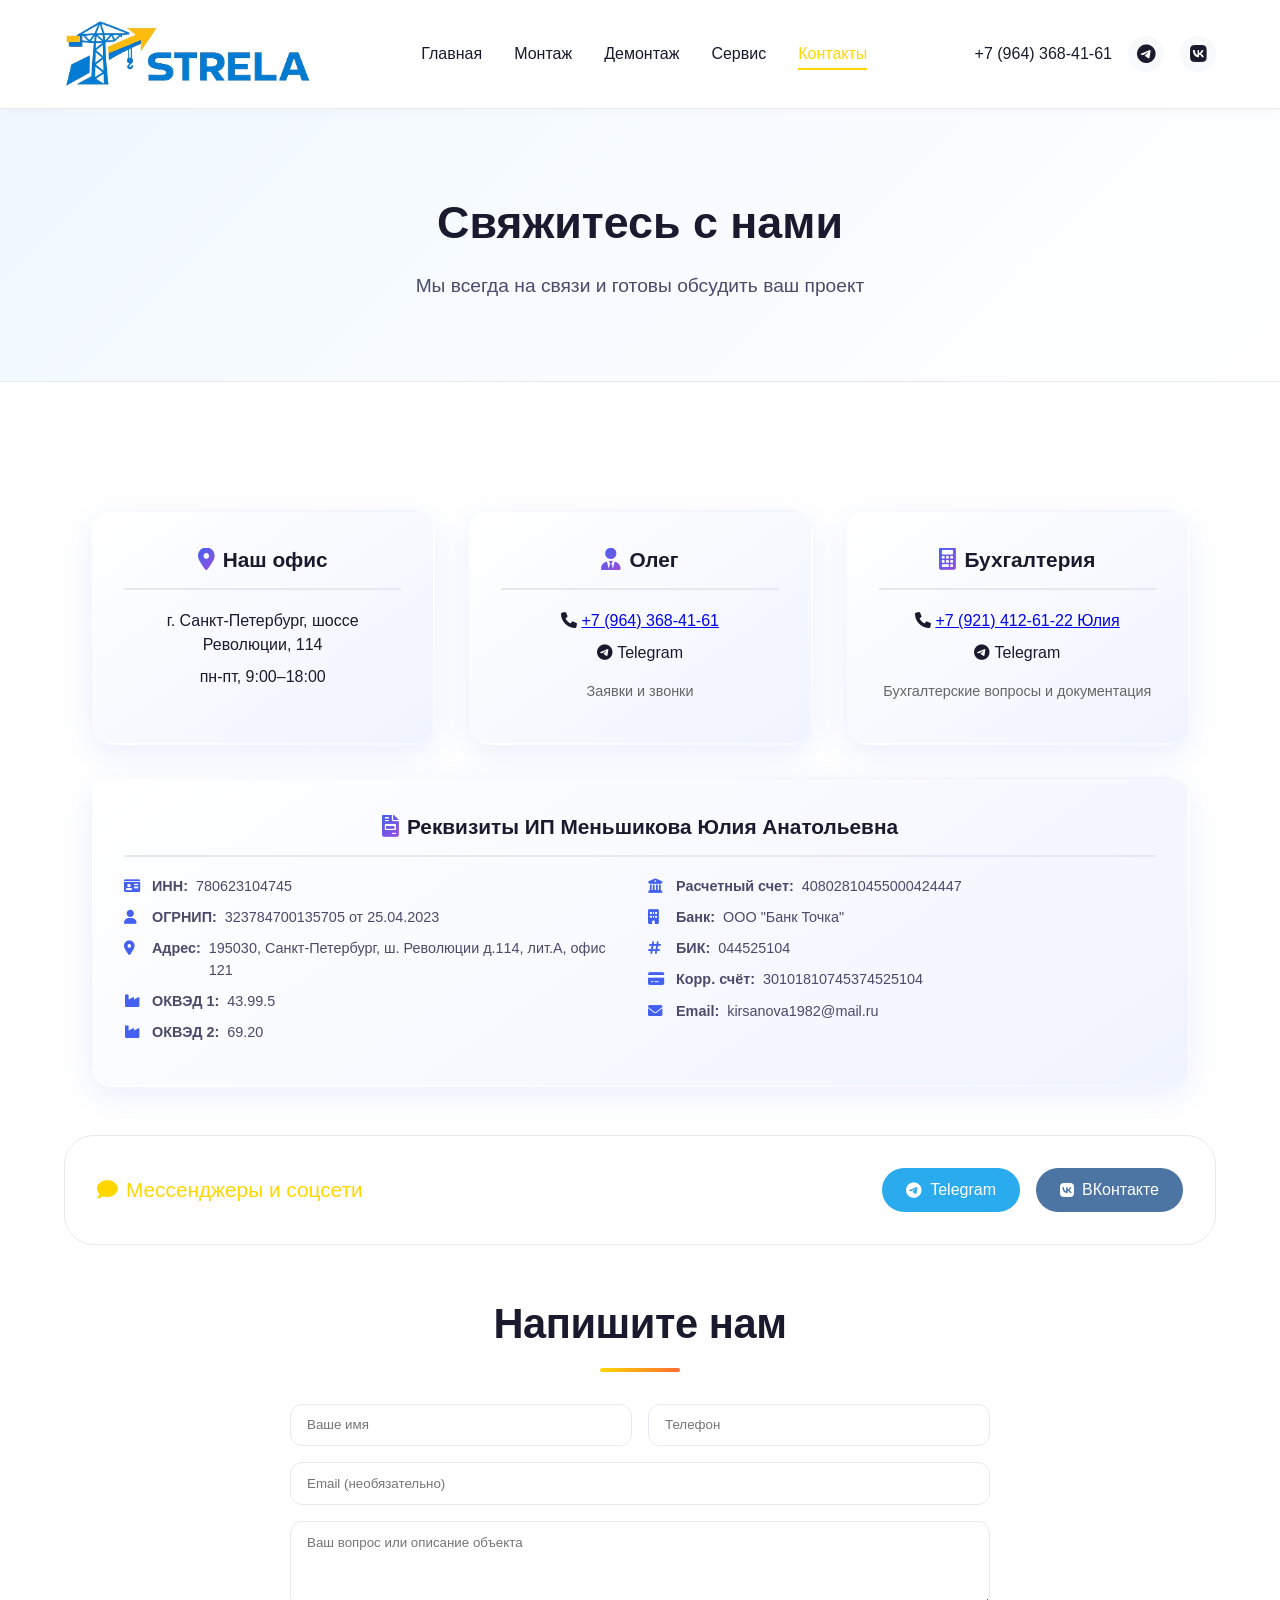
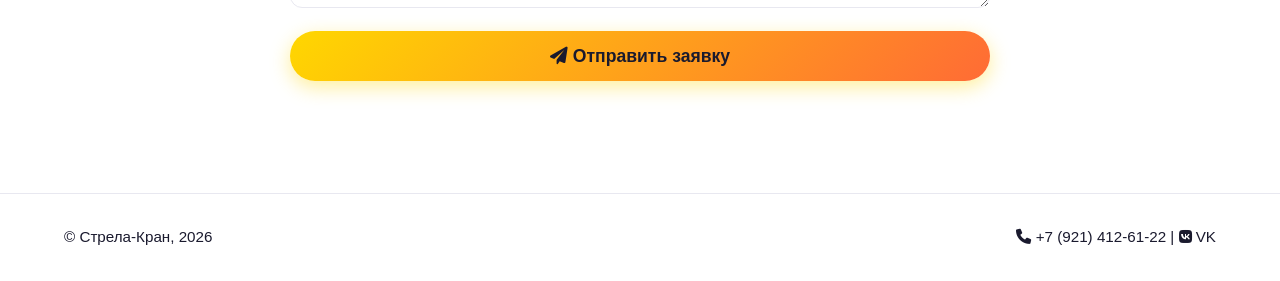
==== contacts.html @ b96d1c2f "Modify accountant contact information Updated contact details for the accountant to include the name" ====
<!DOCTYPE html>
<html lang="ru">
<head>
    <meta charset="UTF-8">
    <meta name="viewport" content="width=device-width, initial-scale=1.0">
    <title>Контакты — Стрела‑Кран</title>
    <link rel="stylesheet" href="style.css">
    <link rel="stylesheet" href="https://cdnjs.cloudflare.com/ajax/libs/font-awesome/6.0.0-beta3/css/all.min.css">
    <style>
        .hero-contacts {
            padding: 5rem 0;
            background: linear-gradient(135deg, #f0f8ff 0%, #ffffff 100%);
            border-bottom: 1px solid var(--border-light);
            text-align: center;
        }
        .hero-contacts h1 {
            font-size: 2.8rem;
            font-weight: 600;
            color: var(--text-dark);
            margin-bottom: 1rem;
        }
        .hero-contacts p {
            font-size: 1.2rem;
            color: var(--text-light);
            max-width: 700px;
            margin: 0 auto;
        }
    </style>
</head>
<body>
    <header class="header">
        <div class="container header__inner">
            <div class="logo">
                <a href="index.html" class="logo-link">
                    <img src="img/logo.png" alt="Стрела-Кран" class="logo-img">
                </a>
            </div>
            <nav class="nav">
                <a href="index.html" class="nav__link">Главная</a>
                <a href="montage.html" class="nav__link">Монтаж</a>
                <a href="demontage.html" class="nav__link">Демонтаж</a>
                <a href="service.html" class="nav__link">Сервис</a>
                <a href="contacts.html" class="nav__link active">Контакты</a>
            </nav>
            <div class="header-contacts">
                <a href="tel:+79643684161" class="header-phone">+7 (964) 368-41-61</a>
                <a href="https://t.me/+79643684161" target="_blank" class="social-icon social-icon--tg" title="Telegram"><i class="fab fa-telegram-plane"></i></a>
                <a href="https://vk.com/club236308251" target="_blank" class="social-icon social-icon--vk" title="VK"><i class="fab fa-vk"></i></a>
            </div>
        </div>
    </header>

    <section class="hero-contacts">
        <div class="container">
            <h1>Свяжитесь с нами</h1>
            <p>Мы всегда на связи и готовы обсудить ваш проект</p>
        </div>
    </section>

    <section class="section section--light">
        <div class="container">
            <div class="contacts-grid">
                <!-- Офис -->
                <div class="contact-card">
                    <div class="contact-card__title">
                        <i class="fas fa-map-marker-alt"></i> Наш офис
                    </div>
                    <div class="contact-card__content">
                        <p>г. Санкт-Петербург, шоссе Революции, 114</p>
                        <p>пн-пт, 9:00–18:00</p>
                    </div>
                </div>

                <!-- Специалист по монтажу -->
                <div class="contact-card">
                    <div class="contact-card__title">
                        <i class="fas fa-user-tie"></i> Олег
                    </div>
                    <div class="contact-card__content">
                        <p><i class="fas fa-phone"></i> <a href="tel:+79643684161">+7 (964) 368-41-61</a></p>
                        <p><i class="fab fa-telegram-plane"></i> Telegram</p>
                        <p style="margin-top: 1rem; font-size: 0.9rem; color: #666;">Заявки и звонки</p>
                    </div>
                </div>

                <!-- Бухгалтерия -->
                <div class="contact-card">
                    <div class="contact-card__title">
                        <i class="fas fa-calculator"></i> Бухгалтерия
                    </div>
                    <div class="contact-card__content">
                        <p><i class="fas fa-phone"></i> <a href="tel:+79214126122">+7 (921) 412-61-22 Юлия</a></p>
                        <p><i class="fab fa-telegram-plane"></i> Telegram</p>
                        <p style="margin-top: 1rem; font-size: 0.9rem; color: #666;">Бухгалтерские вопросы и документация</p>
                    </div>
                </div>

                <!-- Реквизиты -->
                <div class="contact-card" style="grid-column: span 3;">
                    <div class="contact-card__title">
                        <i class="fas fa-file-invoice"></i> Реквизиты ИП Меньшикова Юлия Анатольевна
                    </div>
                    <div class="contact-card__content">
                        <div style="display: grid; grid-template-columns: repeat(2, 1fr); gap: 1rem;">
                            <ul class="requisites-list">
                                <li><i class="fas fa-id-card"></i> <strong>ИНН:</strong> 780623104745</li>
                                <li><i class="fas fa-user"></i> <strong>ОГРНИП:</strong> 323784700135705 от 25.04.2023</li>
                                <li><i class="fas fa-map-marker-alt"></i> <strong>Адрес:</strong> 195030, Санкт-Петербург, ш. Революции д.114, лит.А, офис 121</li>
                                <li><i class="fas fa-industry"></i> <strong>ОКВЭД 1:</strong> 43.99.5</li>
                                <li><i class="fas fa-industry"></i> <strong>ОКВЭД 2:</strong> 69.20</li>
                            </ul>
                            <ul class="requisites-list">
                                <li><i class="fas fa-university"></i> <strong>Расчетный счет:</strong> 40802810455000424447</li>
                                <li><i class="fas fa-building"></i> <strong>Банк:</strong> ООО "Банк Точка"</li>
                                <li><i class="fas fa-hashtag"></i> <strong>БИК:</strong> 044525104</li>
                                <li><i class="fas fa-credit-card"></i> <strong>Корр. счёт:</strong> 30101810745374525104</li>
                                <li><i class="fas fa-envelope"></i> <strong>Email:</strong> kirsanova1982@mail.ru</li>
                            </ul>
                        </div>
                    </div>
                </div>
            </div>

            <!-- Мессенджеры -->
            <div class="messengers-block">
                <div class="messengers-block__title">
                    <i class="fas fa-comment"></i> Мессенджеры и соцсети
                </div>
                <div class="messengers-icons">
                    <a class="messenger-icon messenger-icon--tg" href="https://t.me/+79643684161" target="_blank"><i class="fab fa-telegram-plane"></i> Telegram</a>
                    <a class="messenger-icon messenger-icon--vk" href="https://vk.com/club236308251" target="_blank"><i class="fab fa-vk"></i> ВКонтакте</a>
                </div>
            </div>

            <!-- Форма -->
            <div style="margin-top: 3rem;">
                <h2 class="section__title" style="margin-bottom: 2rem;">Напишите нам</h2>
                <form class="contact-form" style="max-width: 700px; margin: 0 auto;">
                    <div style="display: grid; grid-template-columns: 1fr 1fr; gap: 1rem;">
                        <input type="text" placeholder="Ваше имя" required>
                        <input type="tel" placeholder="Телефон" required>
                    </div>
                    <input type="email" placeholder="Email (необязательно)">
                    <textarea placeholder="Ваш вопрос или описание объекта" rows="4" required></textarea>
                    <button class="btn" style="width: 100%; font-size: 1.1rem;"><i class="fas fa-paper-plane"></i> Отправить заявку</button>
                </form>
            </div>
        </div>
    </section>

    <footer class="footer">
        <div class="container footer__inner">
            <span>© Стрела‑Кран, 2026</span>
            <span>
                <a href="tel:+79214126122"><i class="fas fa-phone"></i> +7 (921) 412-61-22</a> | 
                <a href="https://vk.com/club236308251"><i class="fab fa-vk"></i> VK</a>
            </span>
        </div>
    </footer>
</body>
</html>
---- style.css ----
/* style.css — стиль как на ecoterra, шрифты SF UI */

:root {
  --primary: #FFD700;           /* Яркий жёлтый акцент */
  --primary-light: #FFF8DC;      /* Светло-жёлтый фон */
  --bg-light: #f8f9fa;           /* Светло-серый фон для карточек */
  --text-dark: #1a1a2e;          /* Тёмно-синий текст */
  --text-light: #4a4a6a;         /* Тёмно-серый текст */
  --border-light: #e8e8f0;       /* Серые границы */
  --accent: #FF6B35;             /* Оранжево-красный для акцентов */
  --blue: #4361EE;               /* Яркий синий */
  --green: #06D6A0;              /* Бирюзовый */
  --purple: #9D4EDD;             /* Фиолетовый */
  --pink: #F72585;               /* Розовый */
}

* {
  margin: 0;
  padding: 0;
  box-sizing: border-box;
}

body {
  font-family: -apple-system, BlinkMacSystemFont, "SF UI Display", "Segoe UI", Roboto, Helvetica, Arial, sans-serif;
  background: #ffffff;
  color: var(--text-dark);
  line-height: 1.5;
  font-weight: 300;
  -webkit-font-smoothing: antialiased;
  -moz-osx-font-smoothing: grayscale;
}

.container {
  width: 90%;
  max-width: 1200px;
  margin: 0 auto;
}

/* ---------- Шапка (белая) ---------- */
.header {
  background: #ffffff;
  color: var(--text-dark);
  padding: 0.8rem 0;
  position: sticky;
  top: 0;
  z-index: 100;
  box-shadow: 0 2px 10px rgba(0,0,0,0.03);
  border-bottom: 1px solid var(--border-light);
}

.header__inner {
  display: flex;
  align-items: center;
  justify-content: space-between;
  flex-wrap: wrap;
  gap: 1rem;
}

.logo {
  flex: 0 0 auto;
  max-width: 250px;
}

.logo-link {
  display: block;
  text-decoration: none;
}

.logo-img {
  width: 100%;
  height: auto;
  display: block;
}

.nav {
  display: flex;
  gap: 2rem;
  flex-wrap: wrap;
}

.nav__link {
  text-decoration: none;
  color: var(--text-dark);
  font-weight: 300;
  font-size: 1rem;
  transition: color 0.2s;
  position: relative;
}

.nav__link::after {
  content: '';
  position: absolute;
  bottom: -4px;
  left: 0;
  width: 0;
  height: 2px;
  background: var(--primary);
  transition: width 0.2s;
}

.nav__link:hover {
  color: var(--primary);
}

.nav__link:hover::after {
  width: 100%;
}

.nav__link.active {
  color: var(--primary);
  font-weight: 400;
}
.nav__link.active::after {
  width: 100%;
  height: 2px;
  background: var(--primary);
}

.header-contacts {
  display: flex;
  align-items: center;
  gap: 1rem;
}

.header-phone {
  color: var(--text-dark);
  text-decoration: none;
  font-weight: 300;
  font-size: 1rem;
}

.header-phone:hover {
  color: var(--primary);
}

.social-icon {
  display: inline-flex;
  align-items: center;
  justify-content: center;
  width: 36px;
  height: 36px;
  border-radius: 50%;
  background: var(--bg-light);
  color: var(--text-dark);
  transition: 0.2s;
  font-size: 1.2rem;
  text-decoration: none;
}

.social-icon:hover {
  background: var(--primary);
  color: var(--text-dark);
  transform: scale(1.1);
}

/* ---------- Кнопки ---------- */
.btn {
  display: inline-block;
  padding: 0.9rem 2.2rem;
  border-radius: 50px;
  font-weight: 600;
  font-size: 1rem;
  text-decoration: none;
  text-align: center;
  border: none;
  cursor: pointer;
  transition: all 0.3s ease;
  background: linear-gradient(135deg, var(--primary), var(--accent));
  color: var(--text-dark);
  box-shadow: 0 6px 20px rgba(255, 215, 0, 0.4);
}

.btn:hover {
  transform: translateY(-3px);
  box-shadow: 0 10px 25px rgba(255, 107, 53, 0.4);
}

.btn--outline {
  background: transparent;
  border: 2px solid var(--blue);
  color: var(--blue);
  box-shadow: none;
}

.btn--outline:hover {
  background: linear-gradient(135deg, var(--blue), var(--purple));
  color: #ffffff;
  border-color: transparent;
}

.btn--secondary {
  background: #ffffff;
  color: var(--text-dark);
  box-shadow: 0 4px 15px rgba(0,0,0,0.1);
  border: 2px solid var(--border-light);
}

.btn--secondary:hover {
  background: var(--blue);
  color: #ffffff;
  border-color: var(--blue);
}

/* ---------- Hero с фоновым изображением ---------- */
.hero {
  padding: 6rem 0;
  background-color: #ffffff;
  background-image: linear-gradient(rgba(255,255,255,0.85), rgba(255,255,255,0.85)), url('/strela/img/hero-bg.jpg');
  background-size: cover;
  background-position: center;
  background-repeat: no-repeat;
  border-bottom: 1px solid var(--border-light);
  text-align: center;
  position: relative;
}

.hero__inner {
  max-width: 800px;
  margin: 0 auto;
}

.hero__subtitle {
  font-size: 1.2rem;
  color: var(--text-dark);
  font-weight: 400;
  margin-bottom: 0.5rem;
  text-transform: uppercase;
  letter-spacing: 1px;
}

.hero__title {
  font-size: 3.2rem;
  font-weight: 600;
  color: var(--text-dark);
  line-height: 1.2;
  margin-bottom: 1.5rem;
}

.hero__text {
  font-size: 1.2rem;
  color: var(--text-light);
  margin-bottom: 2rem;
  font-weight: 400;
  max-width: 700px;
  margin-left: auto;
  margin-right: auto;
  text-align: center;
}

.hero__actions {
  display: flex;
  gap: 1rem;
  justify-content: center;
  flex-wrap: wrap;
}

/* ---------- Секции ---------- */
.section {
  padding: 5rem 0;
}

.section--light {
  background: #ffffff;
}

.section--gray {
  background: var(--bg-light);
}

.section__title {
  font-size: 2.6rem;
  font-weight: 700;
  color: var(--text-dark);
  text-align: center;
  margin-bottom: 1rem;
  letter-spacing: -0.01em;
  position: relative;
  display: inline-block;
  width: 100%;
}

.section__title::after {
  content: '';
  display: block;
  width: 80px;
  height: 4px;
  background: linear-gradient(90deg, var(--primary), var(--accent));
  margin: 0.8rem auto 0;
  border-radius: 2px;
}

.section__subtitle {
  text-align: center;
  font-size: 1.2rem;
  color: var(--text-light);
  max-width: 720px;
  margin: 0 auto 3rem;
  font-weight: 400;
}

/* ---------- Карточки преимуществ (статистика) ---------- */
.stats-grid {
  display: flex;
  justify-content: center;
  gap: 3rem;
  margin: 3rem 0;
}

.stat-item {
  text-align: center;
  background: linear-gradient(145deg, #ffffff, #f0f4ff);
  padding: 2rem 3rem;
  border-radius: 24px;
  box-shadow: 0 8px 30px rgba(67, 97, 238, 0.1);
  border: 2px solid transparent;
  transition: all 0.3s ease;
  min-width: 200px;
  display: flex;
  flex-direction: column;
  align-items: center;
}

.stat-item:hover {
  transform: translateY(-5px);
  border-color: var(--primary);
  box-shadow: 0 12px 40px rgba(67, 97, 238, 0.15);
}

.stat-number {
  font-size: 4rem;
  font-weight: 700;
  background: linear-gradient(135deg, var(--blue), var(--purple));
  -webkit-background-clip: text;
  -webkit-text-fill-color: transparent;
  background-clip: text;
  line-height: 1.2;
  margin-bottom: 0.5rem;
  text-align: center;
}

.stat-label {
  font-size: 1.1rem;
  color: var(--text-light);
  font-weight: 500;
  text-align: center;
}

/* ---------- Этапы работы ---------- */
.steps-grid {
  display: flex;
  justify-content: center;
  gap: 2rem;
  margin: 3rem auto;
  max-width: 1100px;
  flex-wrap: wrap;
}

.step-item {
  text-align: center;
  flex: 1;
  min-width: 160px;
  max-width: 200px;
}

.step-number {
  width: 70px;
  height: 70px;
  background: linear-gradient(135deg, var(--blue), var(--purple));
  color: #ffffff;
  border-radius: 50%;
  display: flex;
  align-items: center;
  justify-content: center;
  font-size: 1.8rem;
  font-weight: 700;
  margin: 0 auto 1rem;
  box-shadow: 0 8px 20px rgba(67, 97, 238, 0.3);
  transition: all 0.3s ease;
}

.step-item:hover .step-number {
  transform: scale(1.1);
  box-shadow: 0 12px 30px rgba(67, 97, 238, 0.4);
}

.step-item:nth-child(2) .step-number {
  background: linear-gradient(135deg, var(--purple), var(--pink));
}

.step-item:nth-child(3) .step-number {
  background: linear-gradient(135deg, var(--pink), var(--accent));
}

.step-item:nth-child(4) .step-number {
  background: linear-gradient(135deg, var(--accent), var(--primary));
}

.step-item:nth-child(5) .step-number {
  background: linear-gradient(135deg, var(--primary), var(--green));
}

.step-item h3 {
  font-size: 1.2rem;
  font-weight: 600;
  margin-bottom: 0.5rem;
  color: var(--text-dark);
  text-align: center;
}

.step-item p {
  color: var(--text-light);
  font-size: 0.95rem;
  font-weight: 400;
  line-height: 1.4;
  text-align: center;
}

/* ---------- Карточки услуг (на главной) ---------- */
.services-grid {
  display: grid;
  grid-template-columns: repeat(3, 1fr);
  gap: 2rem;
  margin: 3rem 0;
}

.service-card {
  background: linear-gradient(145deg, #ffffff 0%, #f8f9fa 100%);
  padding: 2.5rem 2rem;
  border-radius: 24px;
  box-shadow: 0 8px 32px rgba(67, 97, 238, 0.08);
  transition: all 0.3s ease;
  border: 2px solid transparent;
  text-align: center;
  position: relative;
  overflow: hidden;
}

.service-card::before {
  content: '';
  position: absolute;
  top: 0;
  left: 0;
  right: 0;
  height: 4px;
  background: linear-gradient(90deg, var(--primary), var(--accent));
}

.service-card:hover {
  transform: translateY(-8px);
  box-shadow: 0 20px 40px rgba(67, 97, 238, 0.15);
  border-color: var(--primary);
}

.service-card i {
  font-size: 3rem;
  background: linear-gradient(135deg, var(--blue), var(--purple));
  -webkit-background-clip: text;
  -webkit-text-fill-color: transparent;
  background-clip: text;
  margin-bottom: 1.5rem;
  display: inline-block;
}

.service-card:nth-child(2) i {
  background: linear-gradient(135deg, var(--purple), var(--pink));
}

.service-card:nth-child(3) i {
  background: linear-gradient(135deg, var(--green), var(--blue));
}



.service-card h3 {
  font-size: 1.4rem;
  font-weight: 600;
  color: var(--text-dark);
  margin-bottom: 1rem;
  text-align: center;
}

.service-card p {
  color: var(--text-light);
  font-size: 1rem;
  line-height: 1.6;
  font-weight: 400;
  margin-bottom: 1.5rem;
  text-align: center;
}

/* ---------- CTA секция ---------- */
.cta {
  background: linear-gradient(135deg, var(--primary) 0%, var(--accent) 100%);
  color: var(--text-dark);
  text-align: center;
  padding: 4rem 2rem;
  border-radius: 30px;
  margin: 2rem auto;
  max-width: 900px;
  box-shadow: 0 15px 40px rgba(255, 107, 53, 0.3);
  position: relative;
  overflow: hidden;
}

.cta::before {
  content: '';
  position: absolute;
  top: -50%;
  right: -50%;
  width: 100%;
  height: 100%;
  background: radial-gradient(circle, rgba(255,255,255,0.2) 0%, transparent 70%);
}

.cta h2 {
  font-size: 2.6rem;
  font-weight: 700;
  margin-bottom: 1rem;
  color: var(--text-dark);
  position: relative;
  z-index: 1;
  text-align: center;
}

.cta p {
  font-size: 1.2rem;
  margin-bottom: 2rem;
  color: var(--text-dark);
  position: relative;
  z-index: 1;
  font-weight: 500;
  text-align: center;
}

.cta .btn {
  background: var(--text-dark);
  color: #ffffff;
  font-weight: 600;
  padding: 1rem 2.5rem;
  position: relative;
  z-index: 1;
  box-shadow: 0 8px 20px rgba(0,0,0,0.2);
}

.cta .btn:hover {
  background: #ffffff;
  color: var(--text-dark);
  transform: translateY(-3px);
}

/* ---------- Сетка для страниц услуг (текст + фото) ---------- */
.grid {
  display: grid;
  grid-template-columns: 1fr 1fr;
  gap: 3rem;
  align-items: start;
  margin-top: 2rem;
}

.grid__content h3 {
  font-size: 1.8rem;
  font-weight: 600;
  color: var(--text-dark);
  margin: 2rem 0 1rem;
  padding-bottom: 0.5rem;
  text-align: center;
  position: relative;
}

.grid__content h3::after {
  content: '';
  display: block;
  width: 60px;
  height: 3px;
  background: linear-gradient(90deg, var(--blue), var(--green));
  margin: 0.5rem auto 0;
  border-radius: 2px;
}

.grid__content p {
  text-align: center;
}

.grid__image img {
  width: 100%;
  height: auto;
  border-radius: 20px;
  box-shadow: 0 15px 30px rgba(0,0,0,0.05);
  border: 1px solid var(--border-light);
}

.note {
  font-size: 0.95rem;
  color: var(--text-light);
  margin-top: 0.5rem;
  text-align: center;
  font-style: italic;
  font-weight: 300;
}

/* ---------- Карточки этапов и преимуществ на страницах услуг ---------- */
.cards-grid {
  display: grid;
  grid-template-columns: repeat(auto-fit, minmax(260px, 1fr));
  gap: 1.5rem;
  margin: 2rem auto;
  max-width: 1000px;
}

.cards-grid-4 {
  display: grid;
  grid-template-columns: repeat(4, 1fr);
  gap: 1.5rem;
  margin: 2rem auto;
  max-width: 1200px;
}

.info-card {
  background: linear-gradient(145deg, #ffffff 0%, #f0f4ff 100%);
  padding: 1.8rem;
  border-radius: 20px;
  box-shadow: 0 6px 20px rgba(67, 97, 238, 0.08);
  border: 2px solid transparent;
  transition: all 0.3s ease;
  position: relative;
  overflow: hidden;
}

.info-card::before {
  content: '';
  position: absolute;
  top: 0;
  left: 0;
  width: 4px;
  height: 100%;
  background: linear-gradient(180deg, var(--blue), var(--green));
}

.info-card:nth-child(2)::before {
  background: linear-gradient(180deg, var(--green), var(--primary));
}

.info-card:nth-child(3)::before {
  background: linear-gradient(180deg, var(--primary), var(--accent));
}

.info-card:nth-child(4)::before {
  background: linear-gradient(180deg, var(--accent), var(--pink));
}

.info-card:hover {
  transform: translateY(-5px);
  box-shadow: 0 12px 30px rgba(67, 97, 238, 0.15);
  border-color: rgba(67, 97, 238, 0.2);
}

.info-card h4 {
  font-size: 1.2rem;
  font-weight: 600;
  color: var(--text-dark);
  margin-bottom: 0.8rem;
  display: flex;
  align-items: center;
  justify-content: center;
  gap: 0.5rem;
  text-align: center;
}

.info-card h4 i {
  font-size: 1.1rem;
  background: linear-gradient(135deg, var(--blue), var(--purple));
  -webkit-background-clip: text;
  -webkit-text-fill-color: transparent;
  background-clip: text;
}

.info-card p {
  color: var(--text-light);
  font-size: 0.95rem;
  font-weight: 400;
  line-height: 1.5;
  margin: 0;
  text-align: center;
}

.info-card p {
  color: var(--text-light);
  font-size: 0.95rem;
  font-weight: 400;
  line-height: 1.5;
  margin: 0;
  padding-left: 0.5rem;
}

/* ---------- Контакты (карточки) ---------- */
.contacts-grid {
  display: grid;
  grid-template-columns: repeat(3, 1fr);
  gap: 2rem;
  margin: 3rem auto;
  max-width: 1100px;
}

.contact-card {
  background: linear-gradient(145deg, #ffffff 0%, #f0f4ff 100%);
  padding: 2rem;
  border-radius: 24px;
  box-shadow: 0 10px 30px rgba(67, 97, 238, 0.1);
  border: 2px solid transparent;
  transition: all 0.3s ease;
}

.contact-card:hover {
  transform: translateY(-5px);
  border-color: var(--blue);
  box-shadow: 0 15px 40px rgba(67, 97, 238, 0.15);
}

.contact-card__title {
  font-size: 1.3rem;
  font-weight: 600;
  color: var(--text-dark);
  margin-bottom: 1.2rem;
  display: flex;
  align-items: center;
  justify-content: center;
  gap: 0.5rem;
  border-bottom: 2px solid var(--border-light);
  padding-bottom: 0.8rem;
  text-align: center;
}

.contact-card__title i {
  font-size: 1.4rem;
  background: linear-gradient(135deg, var(--blue), var(--purple));
  -webkit-background-clip: text;
  -webkit-text-fill-color: transparent;
  background-clip: text;
}

.contact-card__content p {
  margin-bottom: 0.5rem;
  color: var(--text-dark);
  font-weight: 400;
  text-align: center;
}

.requisites-list {
  list-style: none;
  padding: 0;
}

.requisites-list li {
  display: flex;
  gap: 0.5rem;
  margin-bottom: 0.6rem;
  font-size: 0.9rem;
  color: var(--text-light);
  justify-content: flex-start;
}

.requisites-list li i {
  color: var(--blue);
  width: 20px;
  margin-top: 0.2rem;
}

/* ---------- Мессенджеры (блок) ---------- */
.messengers-block {
  background: white;
  padding: 2rem;
  border-radius: 30px;
  border: 1px solid var(--border-light);
  display: flex;
  flex-wrap: wrap;
  align-items: center;
  justify-content: space-between;
  margin: 2rem 0;
}

.messengers-block__title {
  font-size: 1.3rem;
  font-weight: 500;
  color: var(--primary);
  display: flex;
  align-items: center;
  gap: 0.5rem;
}

.messengers-icons {
  display: flex;
  gap: 1rem;
}

.messenger-icon {
  display: inline-flex;
  align-items: center;
  gap: 0.5rem;
  padding: 0.6rem 1.5rem;
  border-radius: 40px;
  text-decoration: none;
  font-weight: 400;
  color: white;
  transition: 0.2s;
}

.messenger-icon--tg { background: #2aabee; }
.messenger-icon--wa { background: #25d366; }
.messenger-icon--vk { background: #4c75a3; }

.messenger-icon:hover {
  filter: brightness(0.9);
  transform: translateY(-2px);
}

/* ---------- Формы ---------- */
.contact-form input,
.contact-form textarea {
  width: 100%;
  padding: 0.8rem 1rem;
  border: 1px solid var(--border-light);
  border-radius: 12px;
  margin-bottom: 1rem;
  font-weight: 300;
  font-family: inherit;
  background: white;
}

.contact-form input:focus,
.contact-form textarea:focus {
  border-color: var(--primary);
  outline: none;
  box-shadow: 0 0 0 3px rgba(255, 215, 0, 0.3);
}

/* ---------- Подвал ---------- */
.footer {
  background: #ffffff;
  color: var(--text-dark);
  border-top: 1px solid var(--border-light);
  padding: 2rem 0;
  margin-top: 2rem;
}

.footer__inner {
  display: flex;
  justify-content: space-between;
  flex-wrap: wrap;
  gap: 1rem;
  font-size: 0.95rem;
}

.footer a {
  color: var(--text-dark);
  text-decoration: none;
  border-bottom: 1px solid transparent;
}

.footer a:hover {
  color: var(--primary);
  border-bottom: 1px solid var(--primary);
}

/* ---------- Страницы услуг (общее) ---------- */
.page {
  padding: 4rem 0;
}

.page h1 {
  font-size: 2.8rem;
  font-weight: 600;
  color: var(--text-dark);
  margin-bottom: 2rem;
  text-align: center;
}

.page h1 i {
  color: var(--text-dark);
  margin-right: 0.8rem;
}

.page-img {
  width: 100%;
  max-width: 800px;
  height: auto;
  border-radius: 20px;
  margin: 0 auto 2.5rem;
  display: block;
  border: 1px solid var(--border-light);
  box-shadow: 0 15px 30px rgba(0,0,0,0.03);
}

/* ---------- Адаптивность ---------- */
@media (max-width: 900px) {
  .hero__title {
    font-size: 2.6rem;
  }
  .section__title {
    font-size: 2.2rem;
  }
  .stats-grid {
    flex-direction: column;
    align-items: center;
    gap: 1.5rem;
  }
  .steps-grid {
    flex-wrap: wrap;
    justify-content: center;
  }
  .services-grid,
  .contacts-grid {
    grid-template-columns: repeat(2, 1fr);
  }
  .cards-grid-4 {
    grid-template-columns: repeat(2, 1fr);
  }
  .nav {
    gap: 1rem;
  }
  .header__inner {
    flex-direction: column;
    align-items: flex-start;
  }
  .logo {
    max-width: 200px;
  }
  .grid {
    grid-template-columns: 1fr;
  }
  .messengers-block {
    flex-direction: column;
    gap: 1rem;
    text-align: center;
  }
  .messengers-icons {
    flex-wrap: wrap;
    justify-content: center;
  }
}

@media (max-width: 600px) {
  .hero__actions {
    flex-direction: column;
  }
  .btn {
    width: 100%;
  }
  .stats-grid,
  .steps-grid,
  .services-grid,
  .contacts-grid {
    grid-template-columns: 1fr;
  }
  .cards-grid-4 {
    grid-template-columns: 1fr;
  }
  .step-item {
    min-width: 100%;
    max-width: 100%;
  }
  .hero__title {
    font-size: 2.2rem;
  }
  .messenger-icon {
    width: 100%;
    justify-content: center;
  }
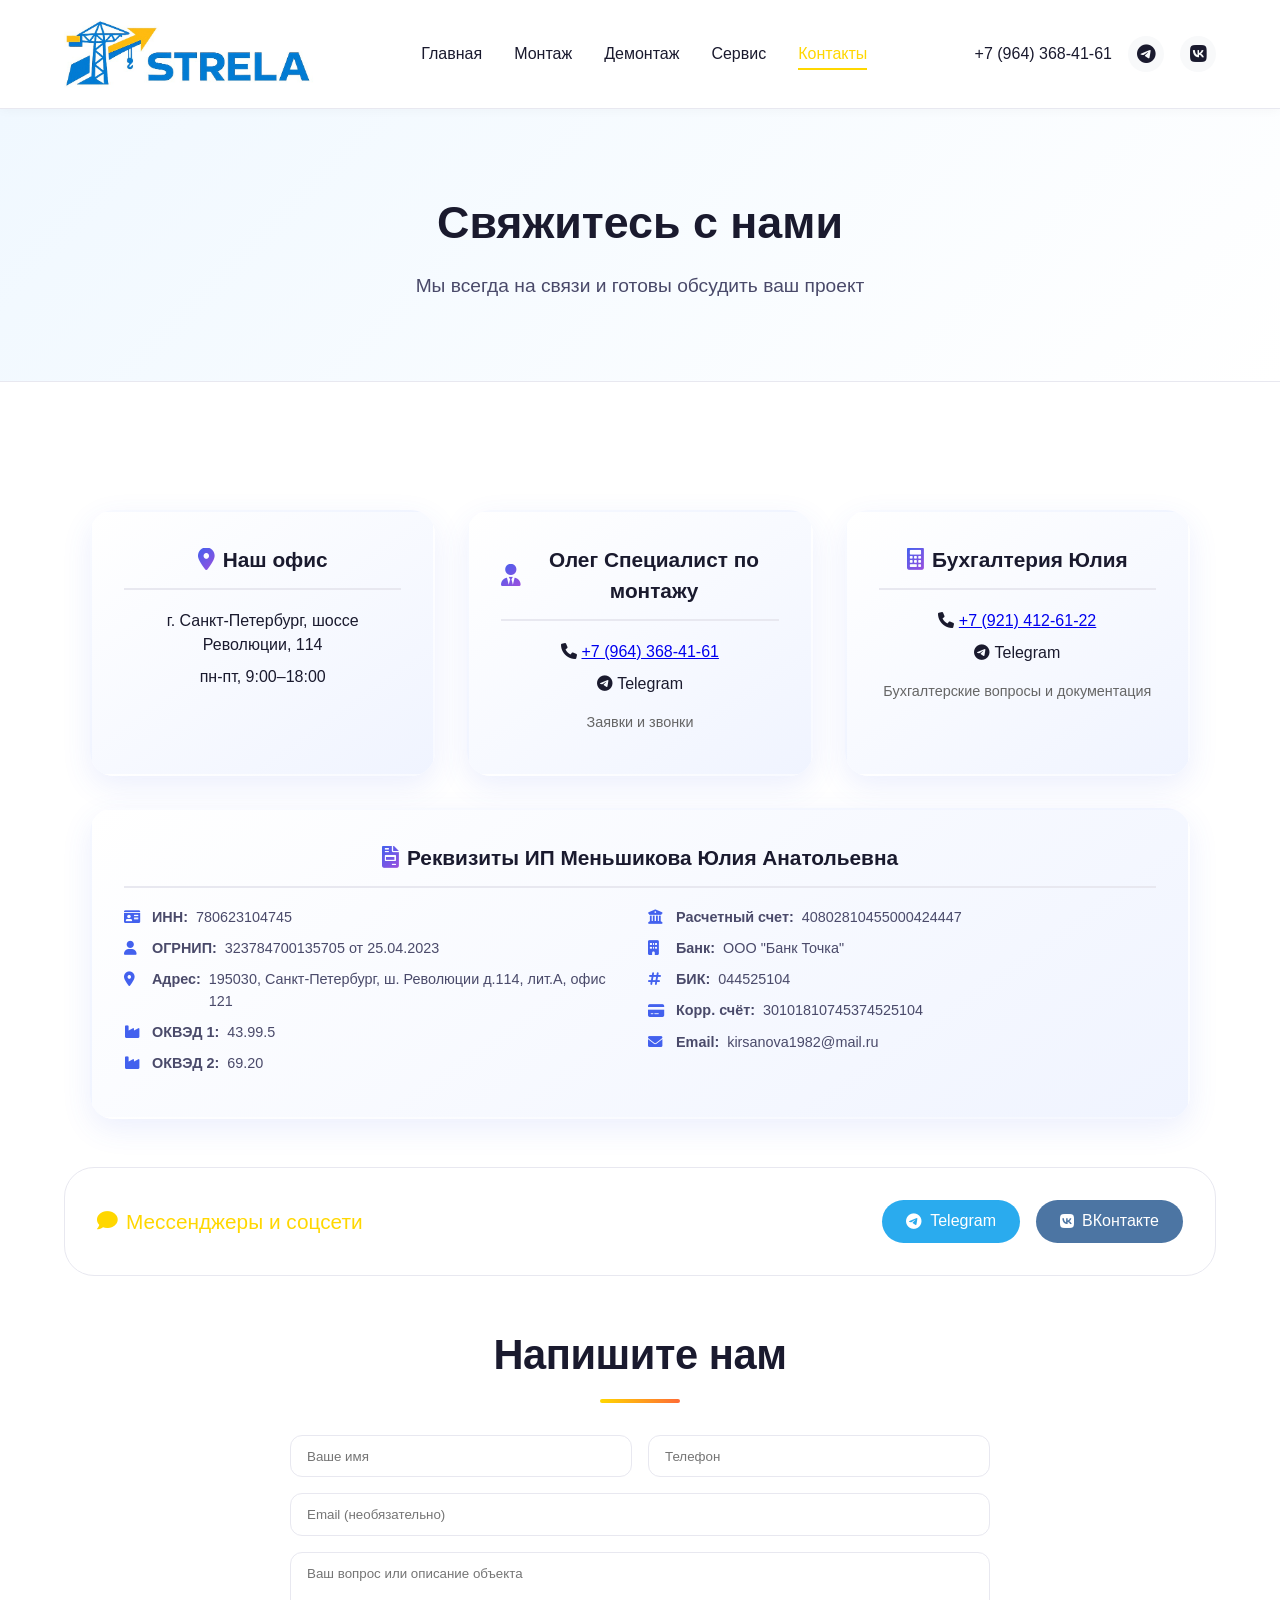
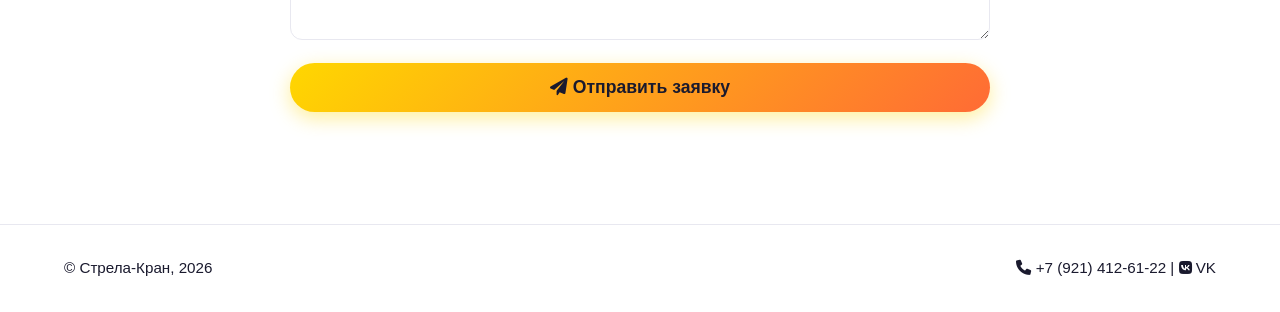
==== commit cf331f7c: "Update contact names and phone link formatting" ====
--- a/contacts.html
+++ b/contacts.html
@@ -74,7 +74,7 @@
                 <!-- Специалист по монтажу -->
                 <div class="contact-card">
                     <div class="contact-card__title">
-                        <i class="fas fa-user-tie"></i> Олег
+                        <i class="fas fa-user-tie"></i> Олег Специалист по монтажу
                     </div>
                     <div class="contact-card__content">
                         <p><i class="fas fa-phone"></i> <a href="tel:+79643684161">+7 (964) 368-41-61</a></p>
@@ -86,10 +86,10 @@
                 <!-- Бухгалтерия -->
                 <div class="contact-card">
                     <div class="contact-card__title">
-                        <i class="fas fa-calculator"></i> Бухгалтерия
+                        <i class="fas fa-calculator"></i> Бухгалтерия Юлия
                     </div>
                     <div class="contact-card__content">
-                        <p><i class="fas fa-phone"></i> <a href="tel:+79214126122">+7 (921) 412-61-22 Юлия</a></p>
+                        <p><i class="fas fa-phone"></i> <a href="tel:+79214126122">+7 (921) 412-61-22</a></p>
                         <p><i class="fab fa-telegram-plane"></i> Telegram</p>
                         <p style="margin-top: 1rem; font-size: 0.9rem; color: #666;">Бухгалтерские вопросы и документация</p>
                     </div>
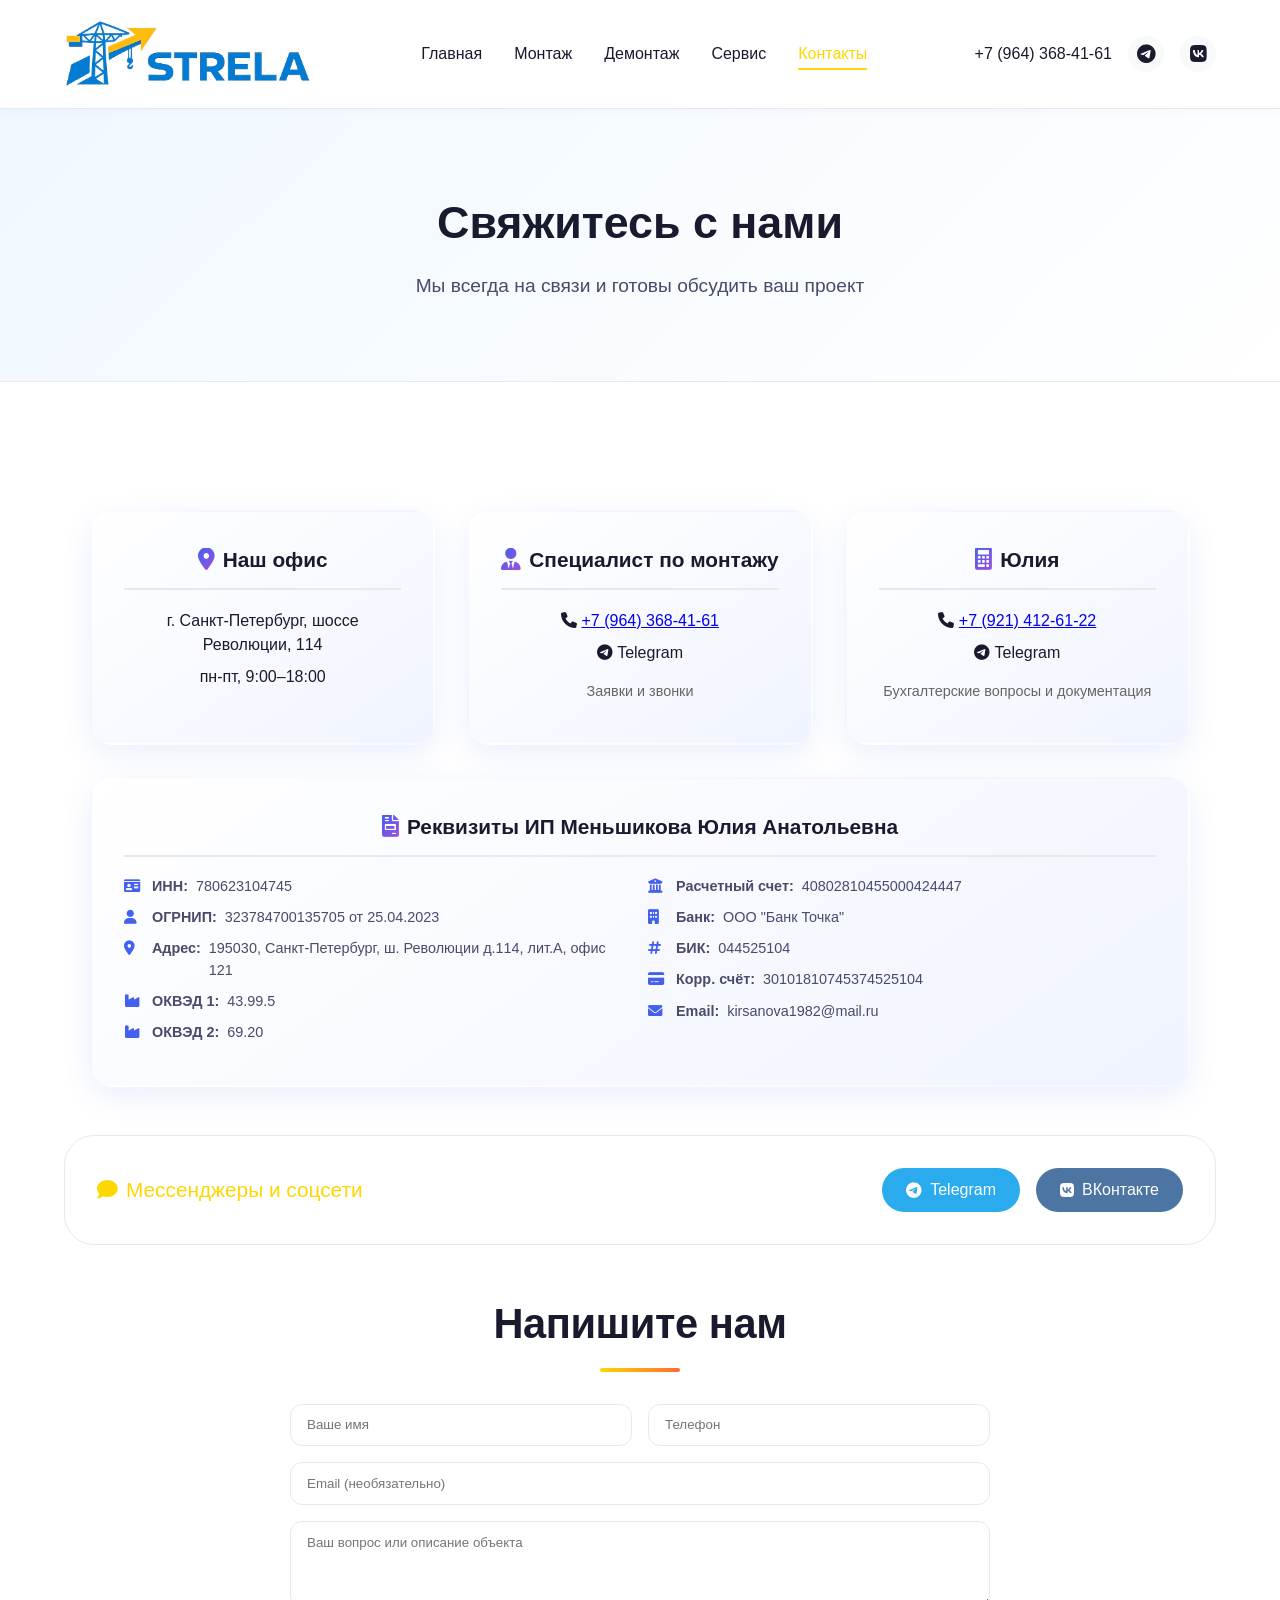
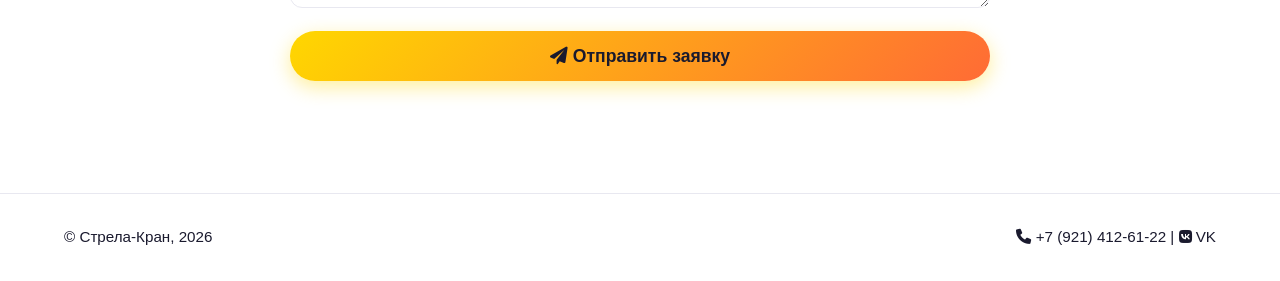
==== commit 953cbc69: "Update contact names in contacts.html" ====
--- a/contacts.html
+++ b/contacts.html
@@ -74,7 +74,7 @@
                 <!-- Специалист по монтажу -->
                 <div class="contact-card">
                     <div class="contact-card__title">
-                        <i class="fas fa-user-tie"></i> Олег Специалист по монтажу
+                        <i class="fas fa-user-tie"></i> Специалист по монтажу
                     </div>
                     <div class="contact-card__content">
                         <p><i class="fas fa-phone"></i> <a href="tel:+79643684161">+7 (964) 368-41-61</a></p>
@@ -86,7 +86,7 @@
                 <!-- Бухгалтерия -->
                 <div class="contact-card">
                     <div class="contact-card__title">
-                        <i class="fas fa-calculator"></i> Бухгалтерия Юлия
+                        <i class="fas fa-calculator"></i> Юлия
                     </div>
                     <div class="contact-card__content">
                         <p><i class="fas fa-phone"></i> <a href="tel:+79214126122">+7 (921) 412-61-22</a></p>
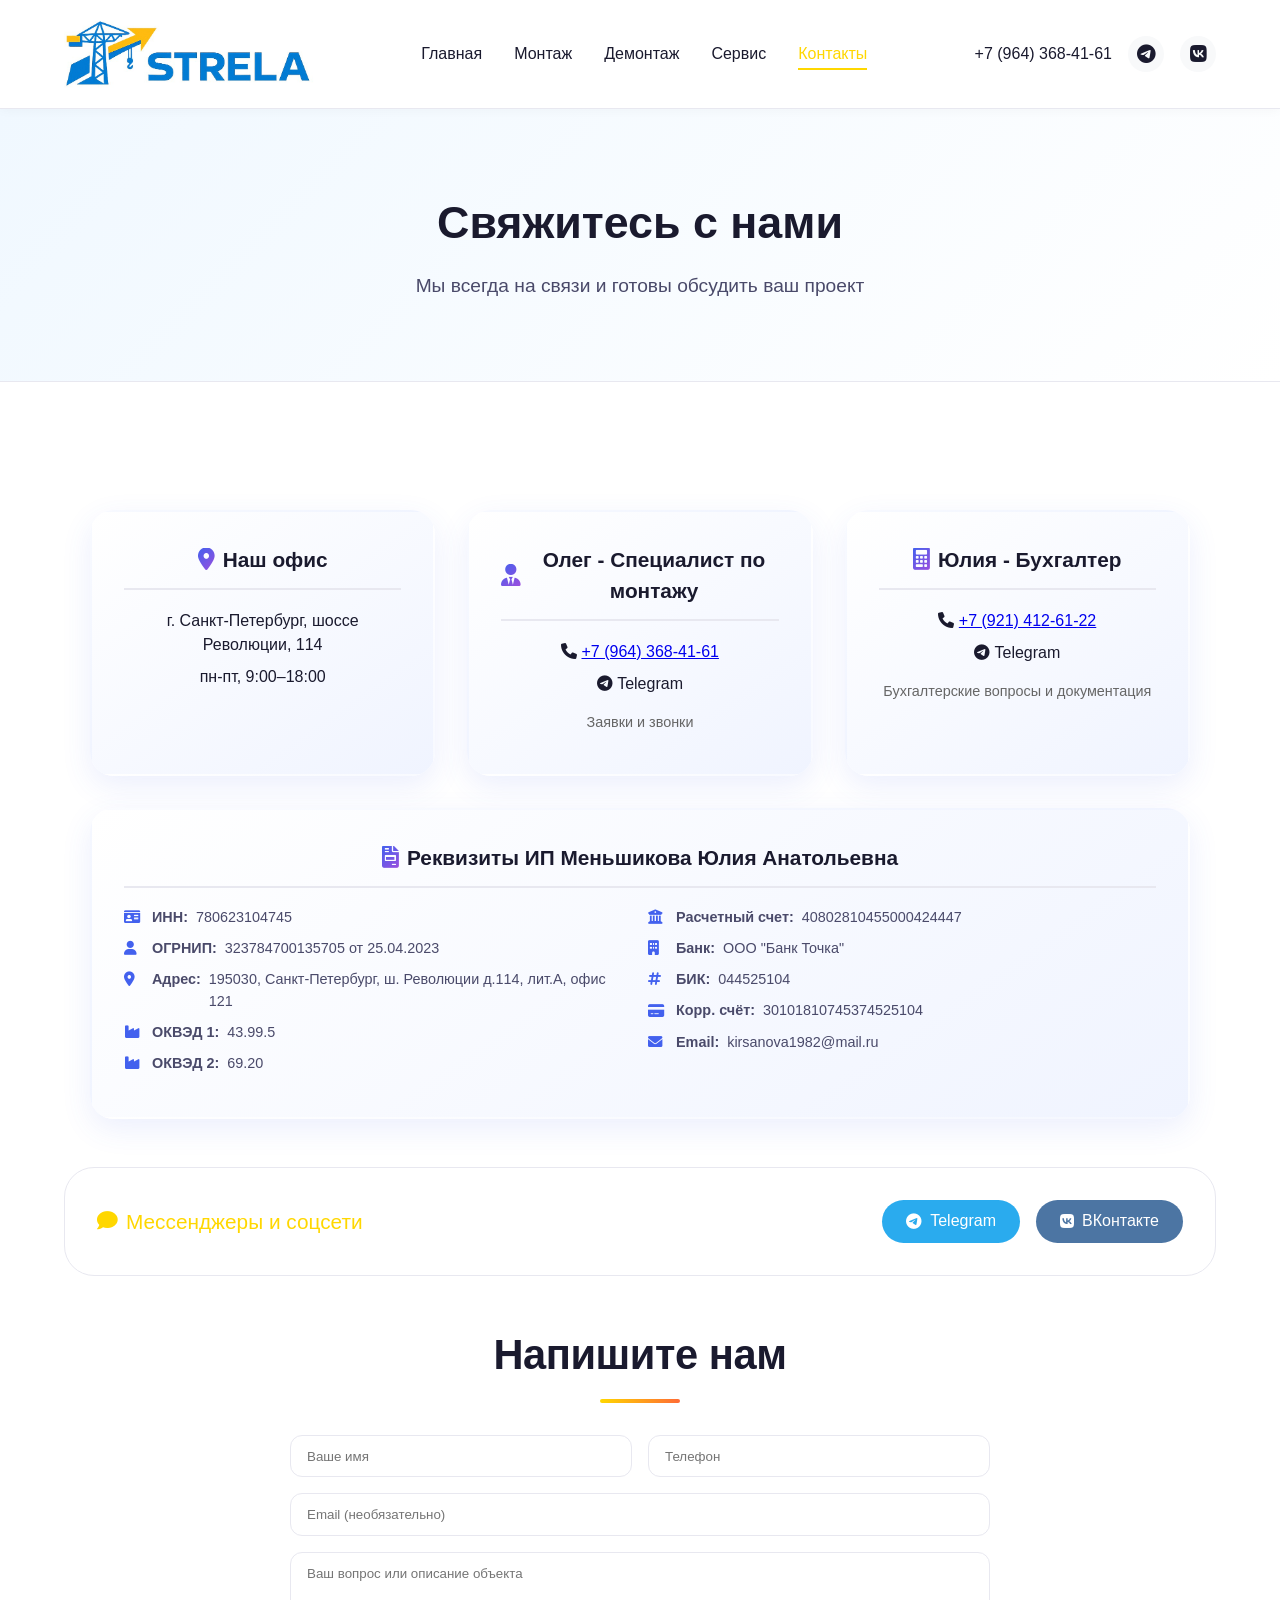
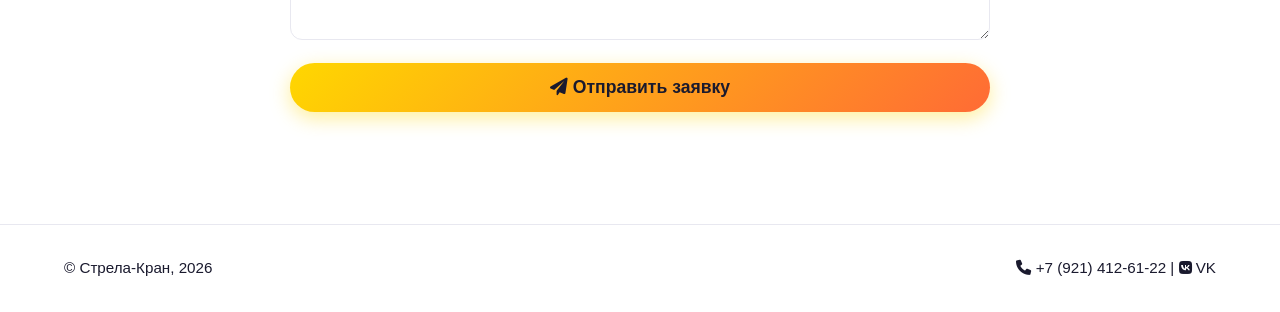
==== commit cbadea6e: "Update contacts.html" ====
--- a/contacts.html
+++ b/contacts.html
@@ -74,7 +74,7 @@
                 <!-- Специалист по монтажу -->
                 <div class="contact-card">
                     <div class="contact-card__title">
-                        <i class="fas fa-user-tie"></i> Специалист по монтажу
+                        <i class="fas fa-user-tie"></i> Олег - Специалист по монтажу
                     </div>
                     <div class="contact-card__content">
                         <p><i class="fas fa-phone"></i> <a href="tel:+79643684161">+7 (964) 368-41-61</a></p>
@@ -86,7 +86,7 @@
                 <!-- Бухгалтерия -->
                 <div class="contact-card">
                     <div class="contact-card__title">
-                        <i class="fas fa-calculator"></i> Юлия
+                        <i class="fas fa-calculator"></i> Юлия - Бухгалтер
                     </div>
                     <div class="contact-card__content">
                         <p><i class="fas fa-phone"></i> <a href="tel:+79214126122">+7 (921) 412-61-22</a></p>
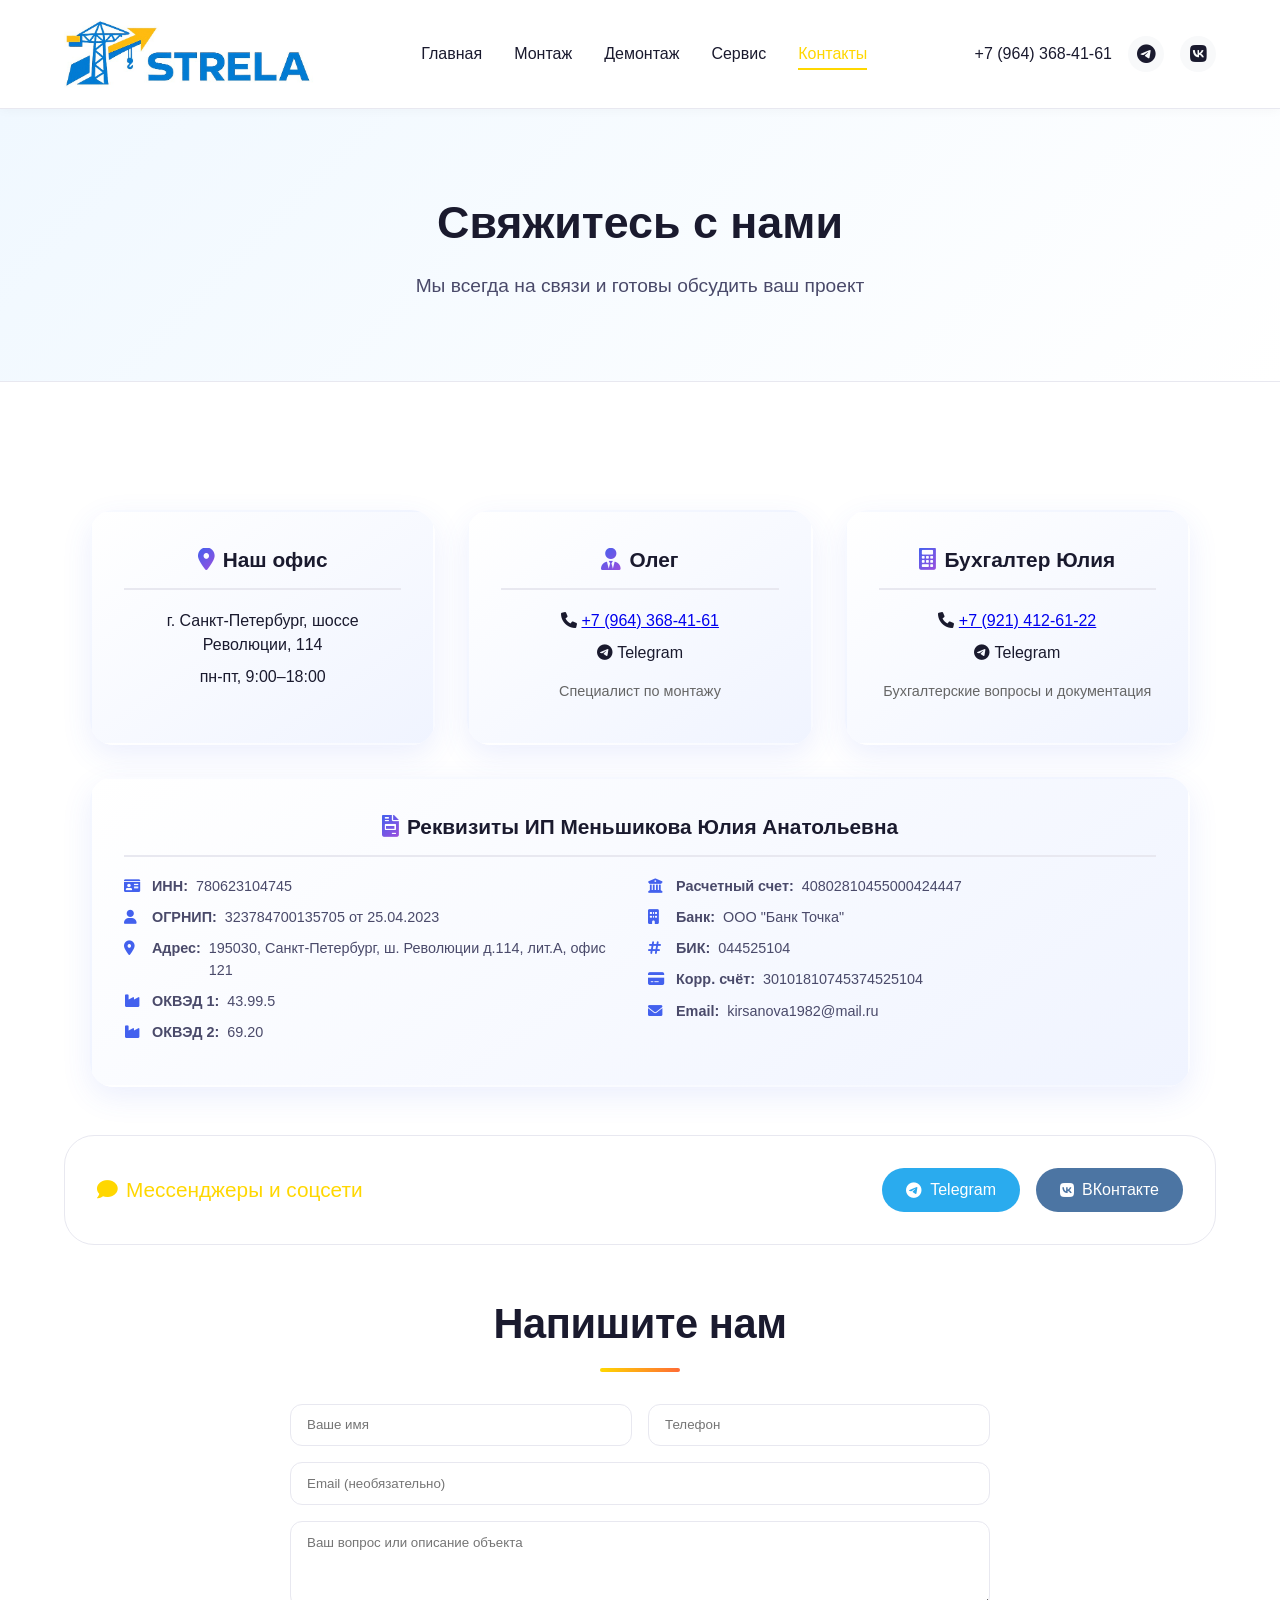
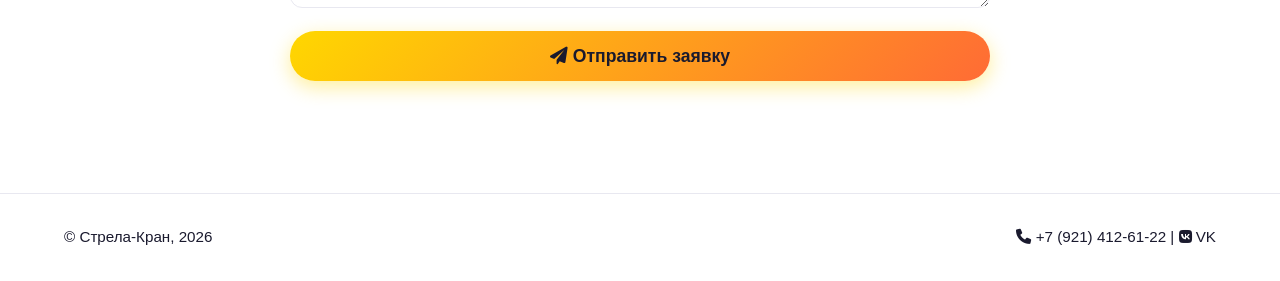
==== commit 49c7138c: "Update contact titles and descriptions" ====
--- a/contacts.html
+++ b/contacts.html
@@ -74,19 +74,19 @@
                 <!-- Специалист по монтажу -->
                 <div class="contact-card">
                     <div class="contact-card__title">
-                        <i class="fas fa-user-tie"></i> Олег - Специалист по монтажу
+                        <i class="fas fa-user-tie"></i> Олег
                     </div>
                     <div class="contact-card__content">
                         <p><i class="fas fa-phone"></i> <a href="tel:+79643684161">+7 (964) 368-41-61</a></p>
                         <p><i class="fab fa-telegram-plane"></i> Telegram</p>
-                        <p style="margin-top: 1rem; font-size: 0.9rem; color: #666;">Заявки и звонки</p>
+                        <p style="margin-top: 1rem; font-size: 0.9rem; color: #666;">Специалист по монтажу</p>
                     </div>
                 </div>
 
                 <!-- Бухгалтерия -->
                 <div class="contact-card">
                     <div class="contact-card__title">
-                        <i class="fas fa-calculator"></i> Юлия - Бухгалтер
+                        <i class="fas fa-calculator"></i> Бухгалтер Юлия
                     </div>
                     <div class="contact-card__content">
                         <p><i class="fas fa-phone"></i> <a href="tel:+79214126122">+7 (921) 412-61-22</a></p>
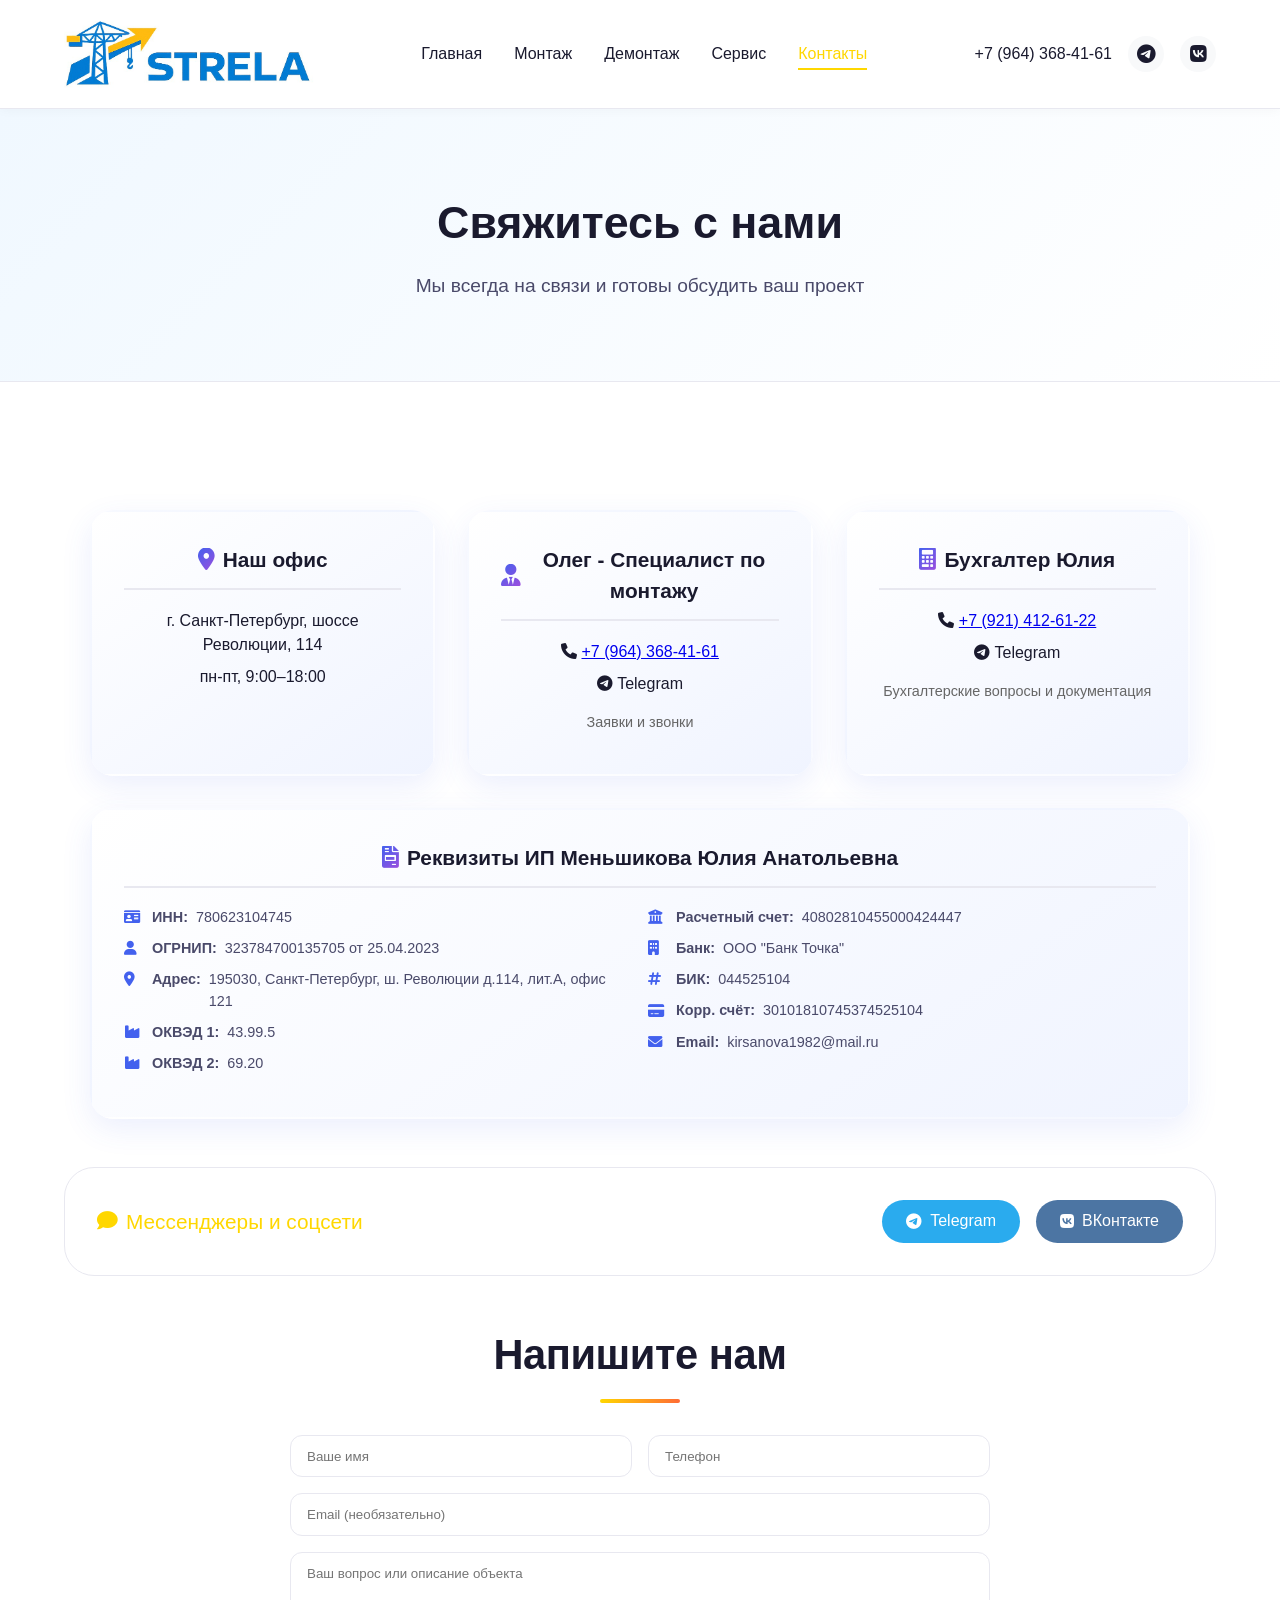
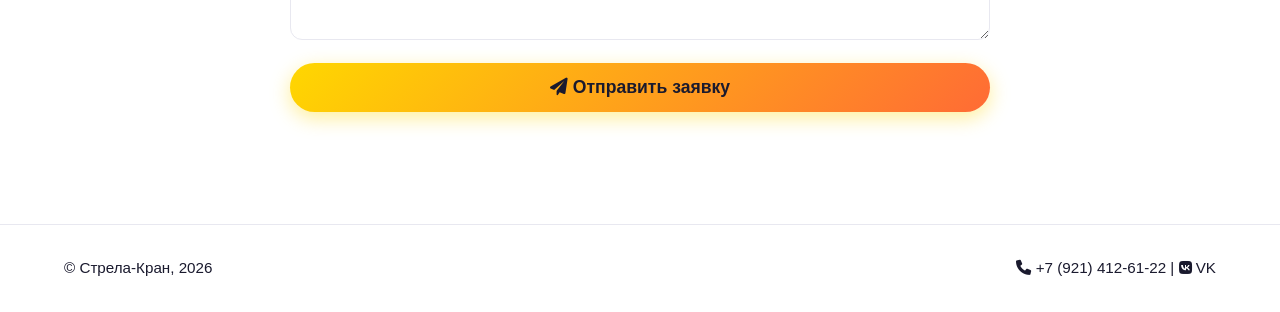
==== commit c67996bc: "Update contact title and description for Oleg" ====
--- a/contacts.html
+++ b/contacts.html
@@ -74,12 +74,12 @@
                 <!-- Специалист по монтажу -->
                 <div class="contact-card">
                     <div class="contact-card__title">
-                        <i class="fas fa-user-tie"></i> Олег
+                        <i class="fas fa-user-tie"></i> Олег - Специалист по монтажу
                     </div>
                     <div class="contact-card__content">
                         <p><i class="fas fa-phone"></i> <a href="tel:+79643684161">+7 (964) 368-41-61</a></p>
                         <p><i class="fab fa-telegram-plane"></i> Telegram</p>
-                        <p style="margin-top: 1rem; font-size: 0.9rem; color: #666;">Специалист по монтажу</p>
+                        <p style="margin-top: 1rem; font-size: 0.9rem; color: #666;">Заявки и звонки</p>
                     </div>
                 </div>
 
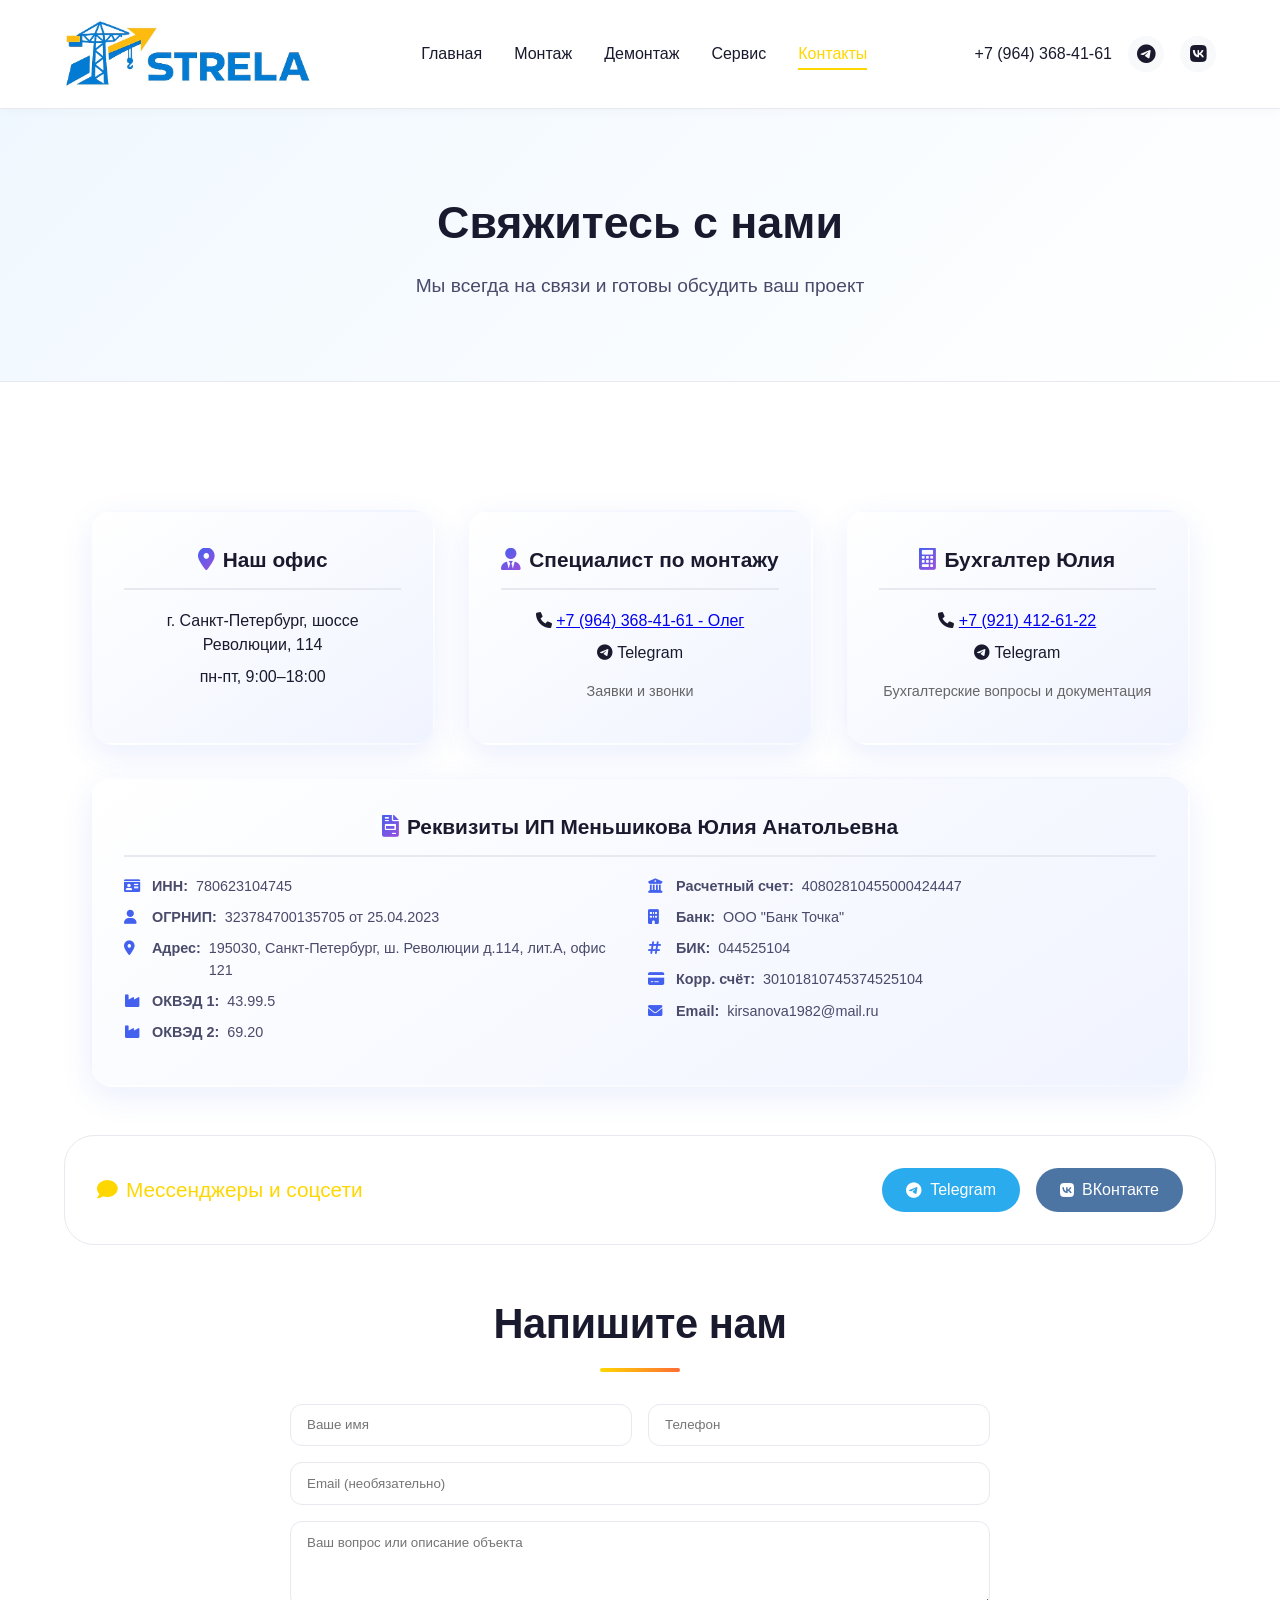
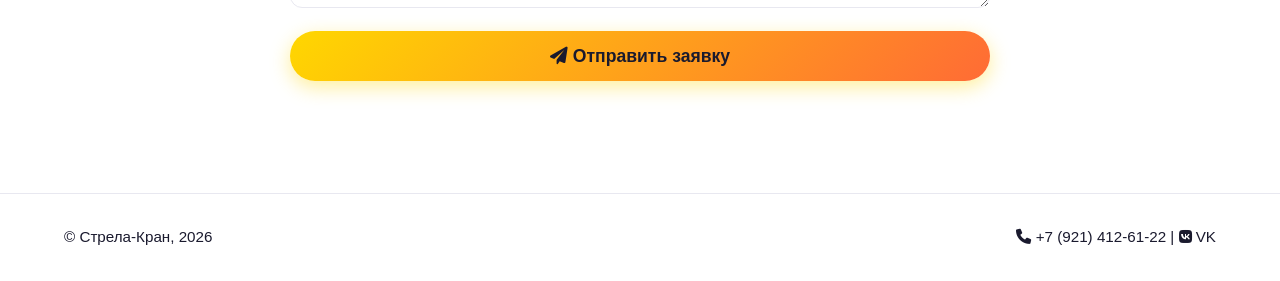
==== commit d3afdd82: "Update contacts.html" ====
--- a/contacts.html
+++ b/contacts.html
@@ -74,10 +74,10 @@
                 <!-- Специалист по монтажу -->
                 <div class="contact-card">
                     <div class="contact-card__title">
-                        <i class="fas fa-user-tie"></i> Олег - Специалист по монтажу
+                        <i class="fas fa-user-tie"></i> Специалист по монтажу
                     </div>
                     <div class="contact-card__content">
-                        <p><i class="fas fa-phone"></i> <a href="tel:+79643684161">+7 (964) 368-41-61</a></p>
+                        <p><i class="fas fa-phone"></i> <a href="tel:+79643684161">+7 (964) 368-41-61 - Олег</a></p>
                         <p><i class="fab fa-telegram-plane"></i> Telegram</p>
                         <p style="margin-top: 1rem; font-size: 0.9rem; color: #666;">Заявки и звонки</p>
                     </div>
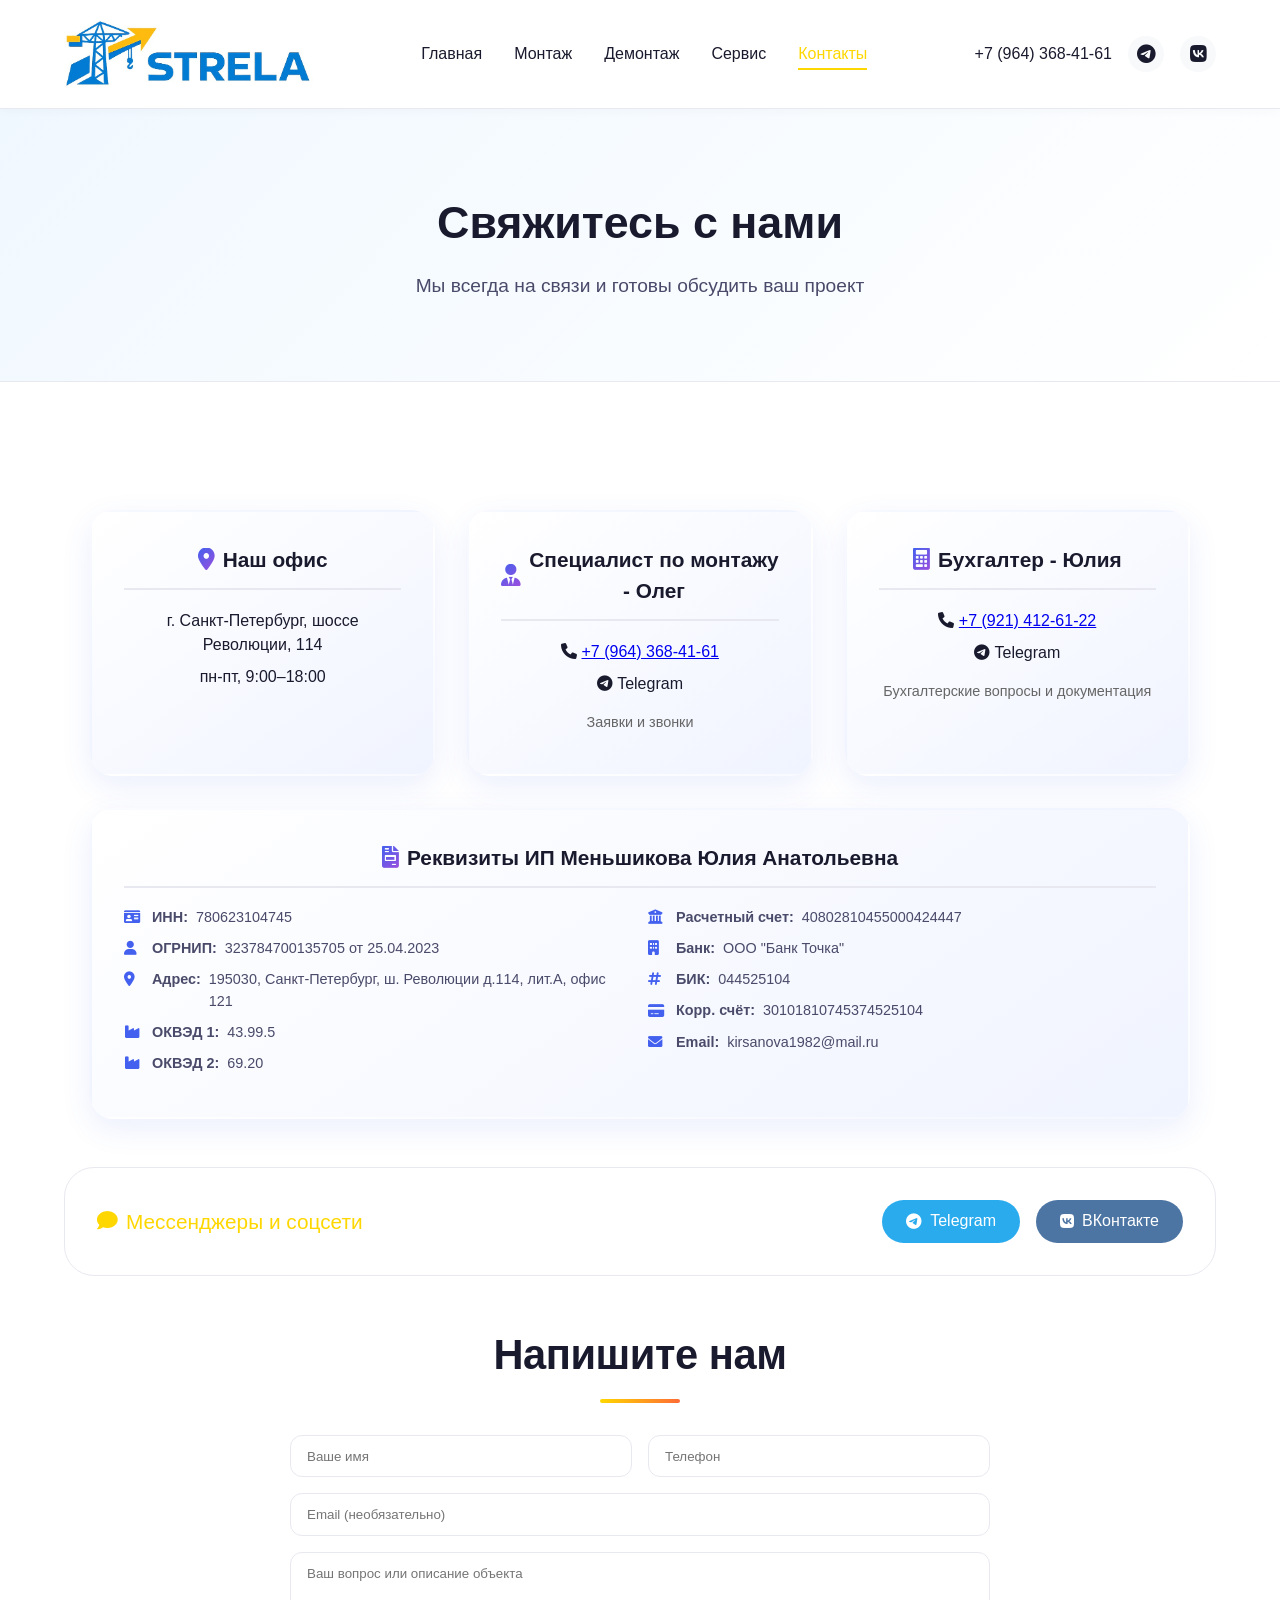
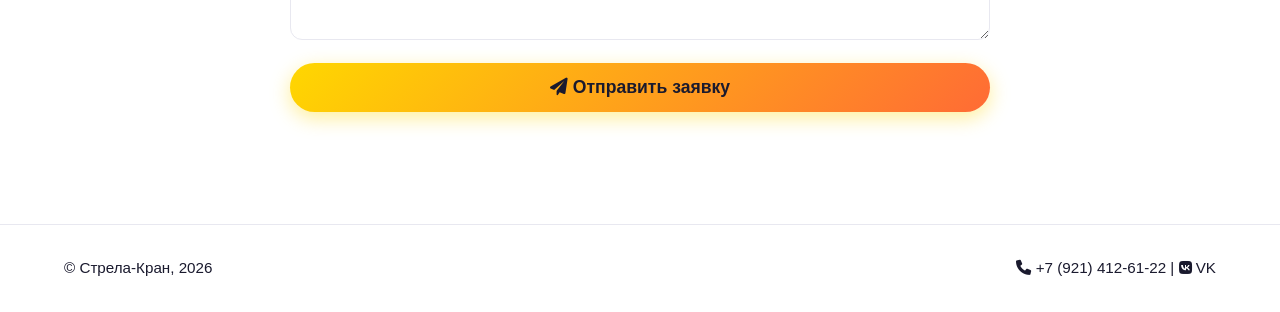
==== commit 19280b6c: "Modify contact names to include roles Updated contact names to include titles." ====
--- a/contacts.html
+++ b/contacts.html
@@ -74,10 +74,10 @@
                 <!-- Специалист по монтажу -->
                 <div class="contact-card">
                     <div class="contact-card__title">
-                        <i class="fas fa-user-tie"></i> Специалист по монтажу
+                        <i class="fas fa-user-tie"></i> Специалист по монтажу -  Олег
                     </div>
                     <div class="contact-card__content">
-                        <p><i class="fas fa-phone"></i> <a href="tel:+79643684161">+7 (964) 368-41-61 - Олег</a></p>
+                        <p><i class="fas fa-phone"></i> <a href="tel:+79643684161">+7 (964) 368-41-61</a></p>
                         <p><i class="fab fa-telegram-plane"></i> Telegram</p>
                         <p style="margin-top: 1rem; font-size: 0.9rem; color: #666;">Заявки и звонки</p>
                     </div>
@@ -86,7 +86,7 @@
                 <!-- Бухгалтерия -->
                 <div class="contact-card">
                     <div class="contact-card__title">
-                        <i class="fas fa-calculator"></i> Бухгалтер Юлия
+                        <i class="fas fa-calculator"></i> Бухгалтер - Юлия
                     </div>
                     <div class="contact-card__content">
                         <p><i class="fas fa-phone"></i> <a href="tel:+79214126122">+7 (921) 412-61-22</a></p>
